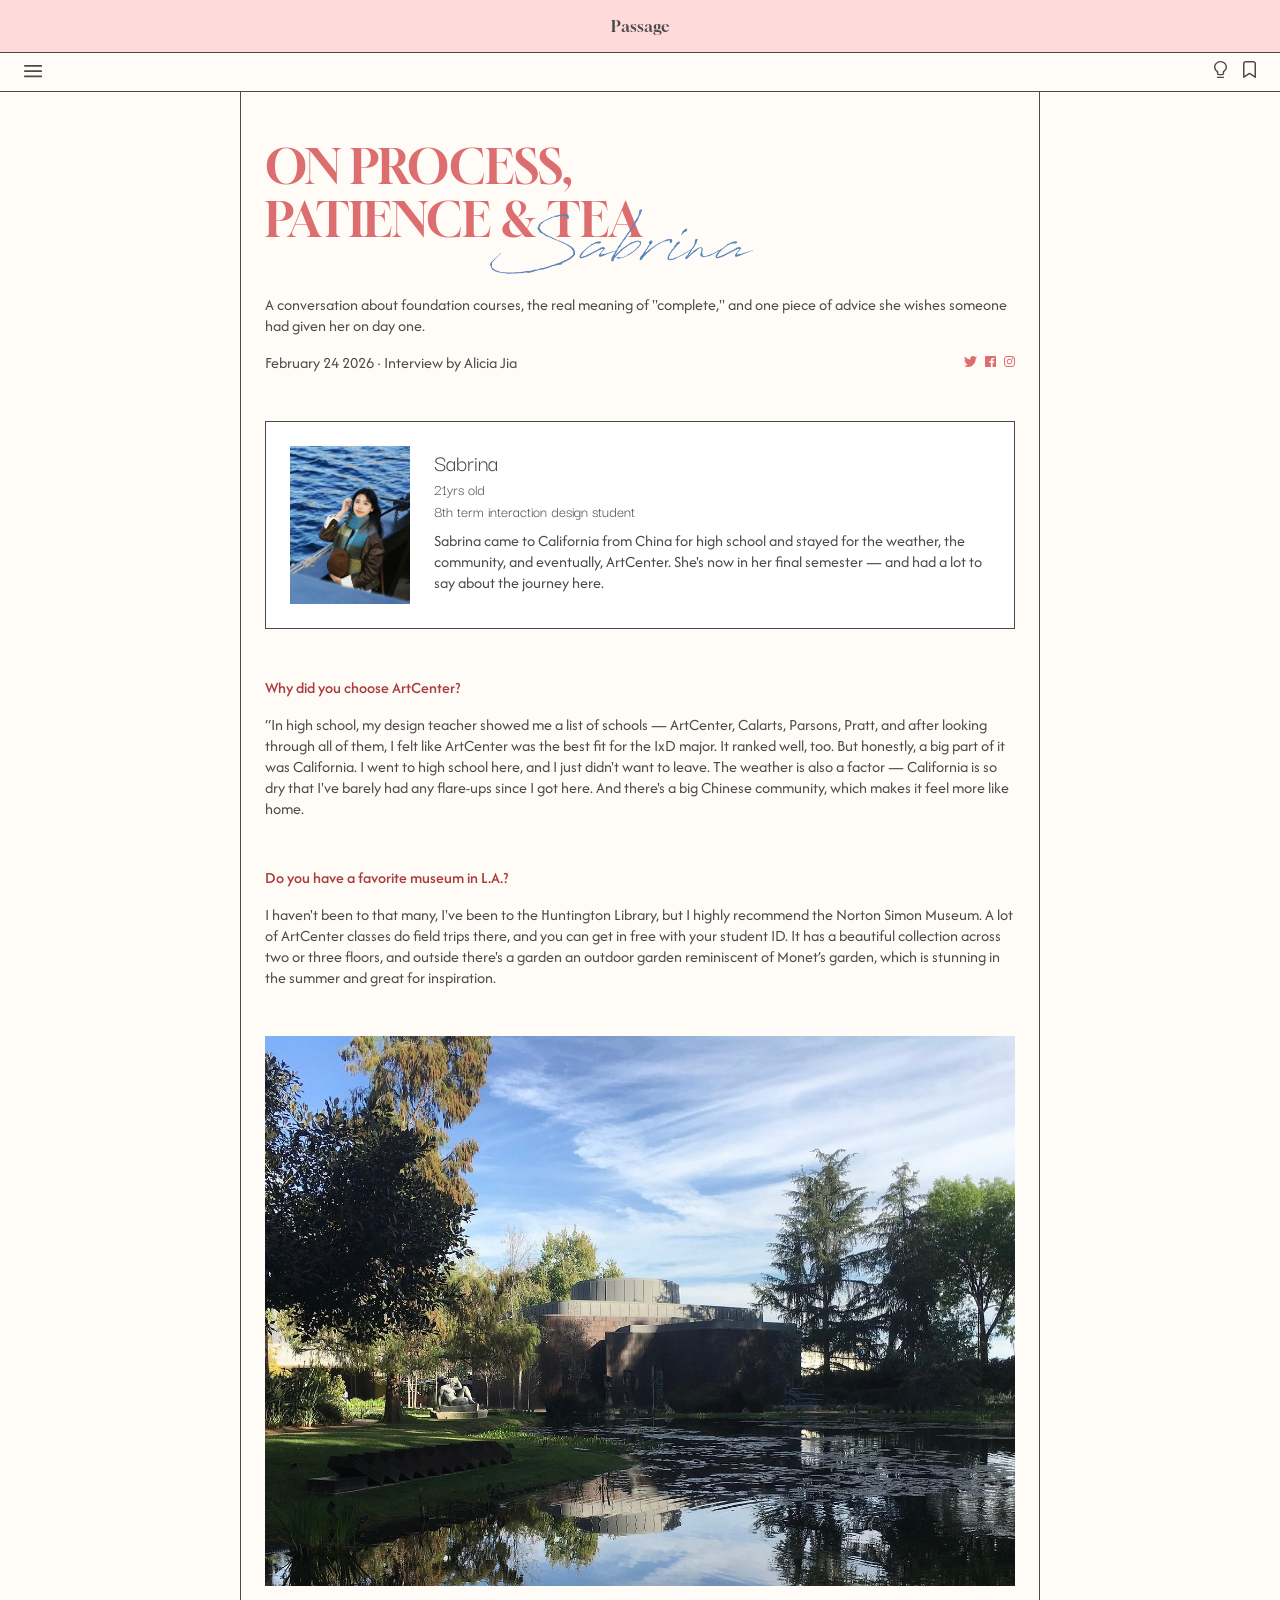
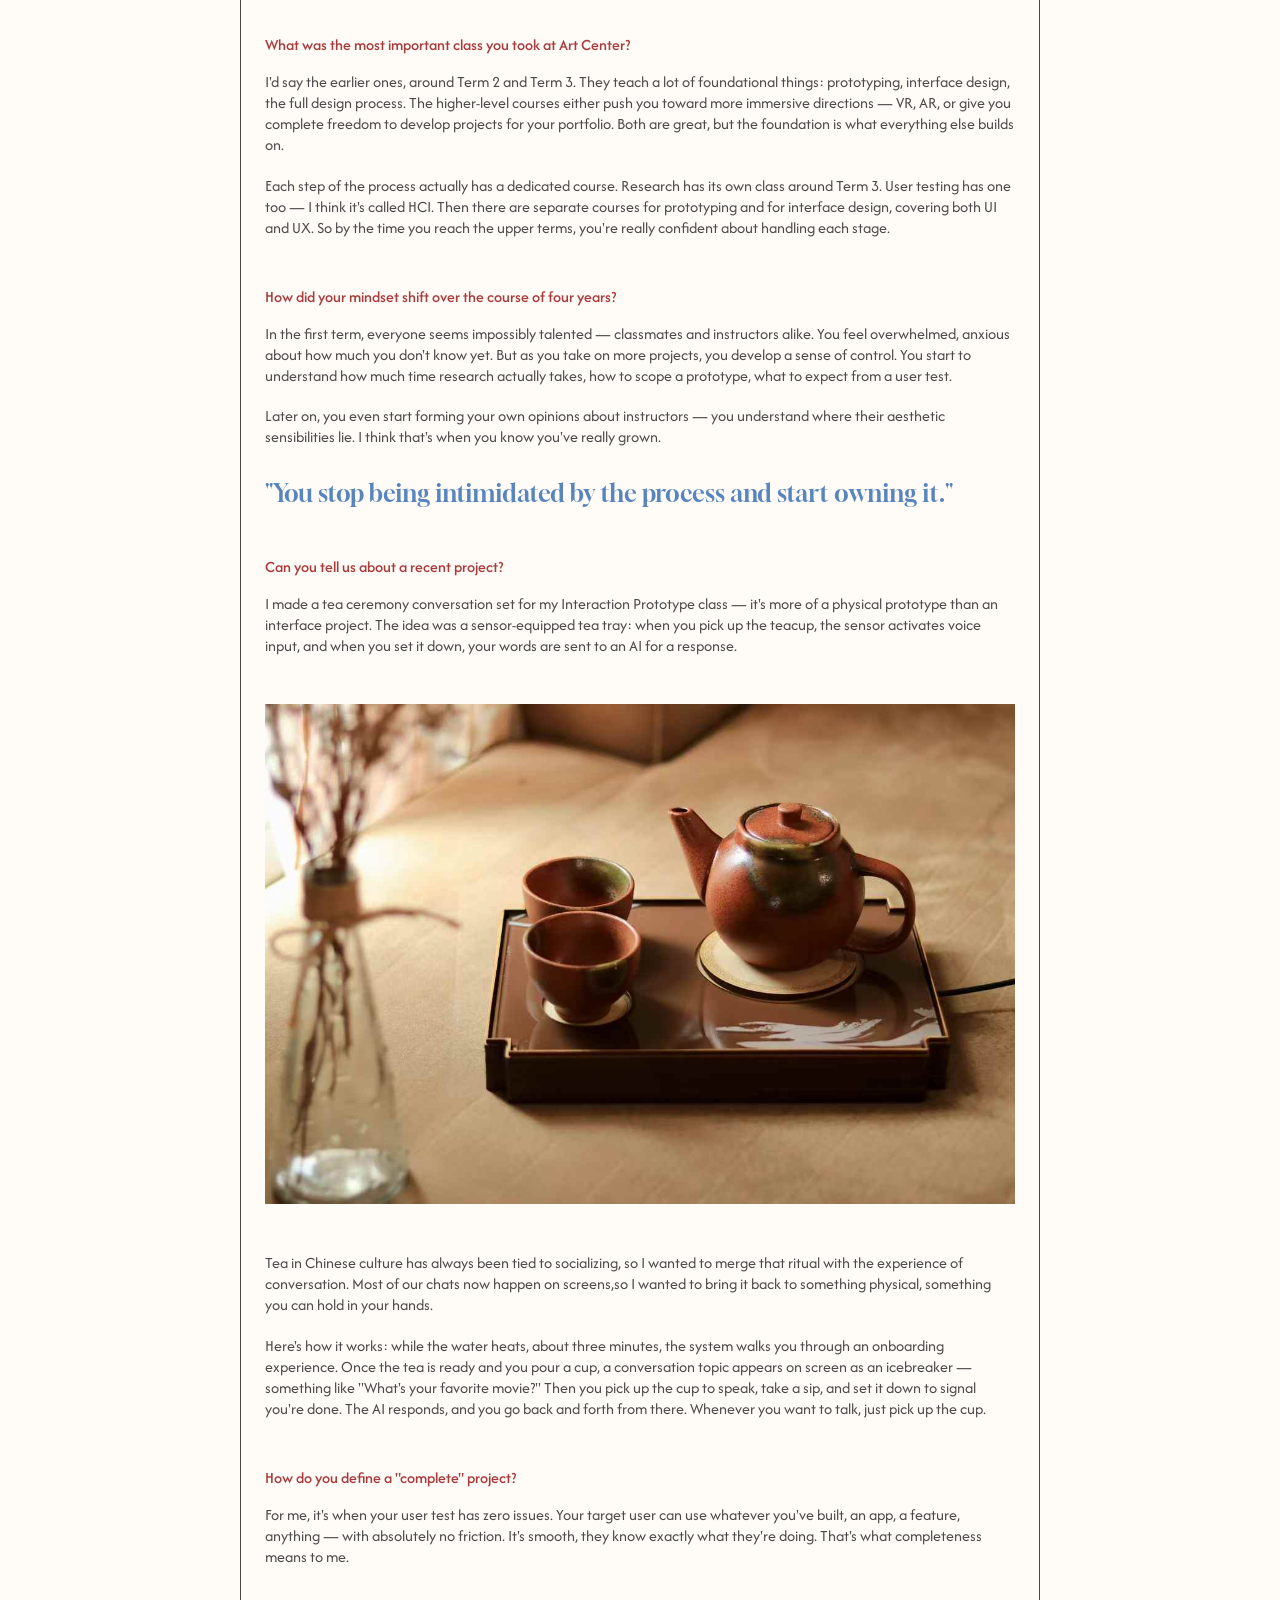
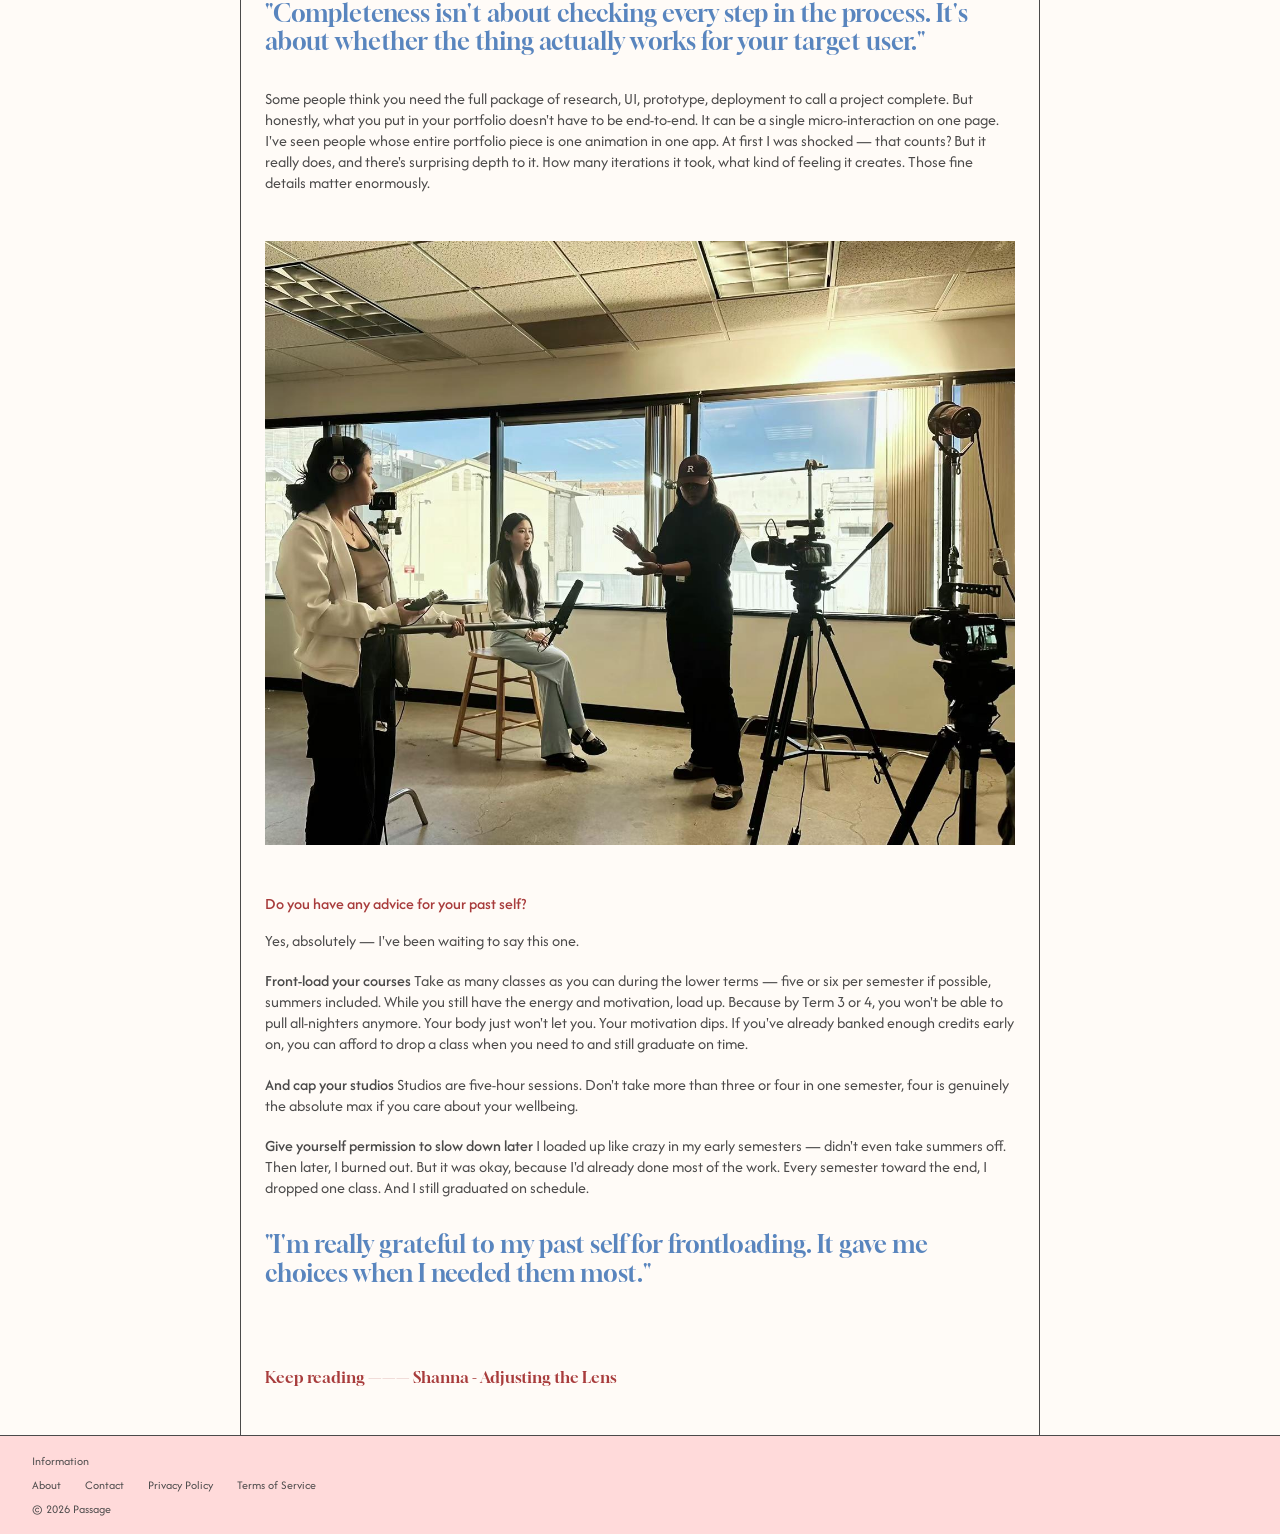
==== Sabrina.html @ 9db367a6 "initial commit" ====
<!DOCTYPE html>
<html lang="en">
<head>
	<meta charset="utf-8">
	<meta content="initial-scale=1.0,width=device-width" name="viewport">

	<title>Passage-Sabrina</title>

	<link href="css/reset.css" rel="stylesheet" type="text/css">
	<link href="css/styles.css" rel="stylesheet" type="text/css">

	<link rel="preconnect" href="https://fonts.googleapis.com">
	<link rel="preconnect" href="https://fonts.gstatic.com" crossorigin>
	<link href="https://fonts.googleapis.com/css2?family=Afacad:ital,wght@0,400..700;1,400..700&family=Darker+Grotesque:wght@300..900&family=Gloock&display=swap" rel="stylesheet">
	
	<script src="js/scripts.js"></script>
</head>

<body>
	<header class="site-header">
		<div class="header__logo-bar">
        	<h1 class="site-logo"><a href="index.html">Passage</a></h1>
    	</div>
		<nav class="site-nav">
			<div class="site-nav__button">
				<svg width="19" height="13" viewBox="0 0 19 13" fill="none" xmlns="http://www.w3.org/2000/svg">
					<path d="M17.2083 7H0.875C0.642936 7 0.420376 6.90781 0.256281 6.74372C0.0921871 6.57962 0 6.35706 0 6.125C0 5.89294 0.0921871 5.67038 0.256281 5.50628C0.420376 5.34219 0.642936 5.25 0.875 5.25H17.2083C17.4404 5.25 17.663 5.34219 17.8271 5.50628C17.9911 5.67038 18.0833 5.89294 18.0833 6.125C18.0833 6.35706 17.9911 6.57962 17.8271 6.74372C17.663 6.90781 17.4404 7 17.2083 7ZM17.2083 1.75H0.875C0.642936 1.75 0.420376 1.65781 0.256281 1.49372C0.0921871 1.32962 0 1.10706 0 0.875C0 0.642936 0.0921871 0.420376 0.256281 0.256281C0.420376 0.0921871 0.642936 0 0.875 0H17.2083C17.4404 0 17.663 0.0921871 17.8271 0.256281C17.9911 0.420376 18.0833 0.642936 18.0833 0.875C18.0833 1.10706 17.9911 1.32962 17.8271 1.49372C17.663 1.65781 17.4404 1.75 17.2083 1.75ZM17.2083 12.25H0.875C0.642936 12.25 0.420376 12.1578 0.256281 11.9937C0.0921871 11.8296 0 11.6071 0 11.375C0 11.1429 0.0921871 10.9204 0.256281 10.7563C0.420376 10.5922 0.642936 10.5 0.875 10.5H17.2083C17.4404 10.5 17.663 10.5922 17.8271 10.7563C17.9911 10.9204 18.0833 11.1429 18.0833 11.375C18.0833 11.6071 17.9911 11.8296 17.8271 11.9937C17.663 12.1578 17.4404 12.25 17.2083 12.25Z" fill="currentColor"/>
				</svg>
			</div>
			<!-- js for darkmode -->
			<ul class="site-icons">
				<li>
					<button class="button" onclick="document.body.classList.toggle('dark-mode')">
						<svg width="13" height="17" viewBox="0 0 13 17" fill="none" xmlns="http://www.w3.org/2000/svg">
							<path fill-rule="evenodd" clip-rule="evenodd" d="M6.5 1.34219C5.42835 1.34189 4.38431 1.65801 3.51861 2.24492C2.65291 2.83182 2.01032 3.65915 1.68361 4.60747C1.3569 5.55579 1.36297 6.57604 1.70094 7.52095C2.03891 8.46585 2.6913 9.28653 3.56393 9.86451C4.00207 10.1553 4.33333 10.6358 4.33333 11.2066V12.75C4.33333 12.8735 4.44119 12.9737 4.57407 12.9737H8.42592C8.48977 12.9737 8.55101 12.9501 8.59615 12.9082C8.6413 12.8662 8.66667 12.8093 8.66667 12.75V11.2057C8.66667 10.6358 8.99792 10.1553 9.43607 9.86362C10.3083 9.28551 10.9603 8.46488 11.298 7.52015C11.6357 6.57541 11.6417 5.55541 11.315 4.60733C10.9883 3.65925 10.3459 2.8321 9.48052 2.24524C8.6151 1.65838 7.57139 1.34216 6.5 1.34219ZM1.82454e-06 6.03953C-1.43264e-05 5.00396 0.286556 3.98578 0.832186 3.08279C1.37782 2.17981 2.16418 1.42235 3.11573 0.88317C4.06729 0.343994 5.15208 0.0412162 6.26589 0.00391899C7.37971 -0.0333782 8.48514 0.196058 9.476 0.670191C10.4669 1.14432 11.3099 1.84722 11.924 2.71137C12.5382 3.57552 12.9029 4.57189 12.9831 5.60478C13.0634 6.63766 12.8564 7.67236 12.3821 8.60949C11.9078 9.54662 11.1821 10.3547 10.2748 10.9561C10.1535 11.0366 10.1111 11.1368 10.1111 11.2066V12.75C10.1111 13.1653 9.93356 13.5636 9.61753 13.8572C9.3015 14.1508 8.87286 14.3158 8.42592 14.3158H4.57407C4.12714 14.3158 3.6985 14.1508 3.38247 13.8572C3.06644 13.5636 2.88889 13.1653 2.88889 12.75V11.2057C2.88889 11.1368 2.84652 11.0366 2.72519 10.9561C1.88179 10.398 1.19435 9.66047 0.720272 8.80517C0.24619 7.94987 -0.000774487 7.0016 1.82454e-06 6.03953ZM2.88889 16.329C2.88889 16.151 2.96498 15.9803 3.10042 15.8544C3.23587 15.7286 3.41957 15.6579 3.61111 15.6579H9.38889C9.58043 15.6579 9.76413 15.7286 9.89958 15.8544C10.035 15.9803 10.1111 16.151 10.1111 16.329C10.1111 16.5069 10.035 16.6776 9.89958 16.8035C9.76413 16.9293 9.58043 17 9.38889 17H3.61111C3.41957 17 3.23587 16.9293 3.10042 16.8035C2.96498 16.6776 2.88889 16.5069 2.88889 16.329Z" fill="currentColor"/>
						</svg>
					</button>
				</li>
				<li>
					<svg width="13" height="17" viewBox="0 0 13 17" fill="none" xmlns="http://www.w3.org/2000/svg">
						<path d="M12.25 17C12.0974 16.9971 11.9487 16.9534 11.82 16.8737L6.5 13.2697L1.18 16.8737C1.06249 16.9432 0.927571 16.98 0.79 16.98C0.652429 16.98 0.517508 16.9432 0.4 16.8737C0.284915 16.8161 0.187407 16.7301 0.117216 16.6245C0.0470251 16.5188 0.00660751 16.397 0 16.2714V2.67143C0 1.96292 0.289731 1.28343 0.805456 0.782443C1.32118 0.281453 2.02065 0 2.75 0H10.25C10.9793 0 11.6788 0.281453 12.1945 0.782443C12.7103 1.28343 13 1.96292 13 2.67143V16.2714C13.0005 16.4037 12.9634 16.5335 12.8928 16.6467C12.8223 16.7598 12.7209 16.8518 12.6 16.9126C12.4927 16.9697 12.3724 16.9998 12.25 17ZM6.5 11.6571C6.65325 11.6556 6.80331 11.6996 6.93 11.7834L11.5 14.8726V2.67143C11.5 2.34938 11.3683 2.04052 11.1339 1.8128C10.8995 1.58508 10.5815 1.45714 10.25 1.45714H2.75C2.41848 1.45714 2.10054 1.58508 1.86612 1.8128C1.6317 2.04052 1.5 2.34938 1.5 2.67143V14.8726L6.07 11.7834C6.19668 11.6996 6.34675 11.6556 6.5 11.6571Z" fill="currentColor"/>
					</svg>
				</li>
			</ul>
		</nav>
	</header>
	
	<main class="wrapper">
		<div class="title">
			<h1 class="title__main">On Process,<br> Patience & Tea</h1>
			<h2 class="title__name">
        		<img src="signature.png" alt="Sabrina">
    		</h2>
			<p class="title__Description">A conversation about foundation courses, the real meaning of "complete," and one piece of advice she wishes someone had given her on day one.</p>
			<div class="title__Info">
				<p class="title__Info--Date">February 24 2026 · Interview by Alicia Jia</p>
				<ul class="title__Info--shareicons">
					<li><img src="twi.svg" alt="twitter"></li>
					<li><img src="fb.svg" alt="facebook"></li>
					<li><img src="ins.svg" alt="instagram"></li>
				</ul>
			</div>
		</div>

		<div class="bio">
			<div class="bio_content1">
				<div class="bio__image">
					<img src="sabrina.jpeg" alt="sabrina">
				</div>
				<div class="bio__Content">
					<h2 class="bio__Heading">Sabrina</h2>
					<h3 class="bio__Subheading">21yrs old</h3>
					<h3 class="bio__Subheading">8th term interaction design student </h3>
					<div class="des">
						<p class="bio__Description">Sabrina came to California from China for high school and stayed for the weather, the community, and eventually, ArtCenter. She's now in her final semester — and had a lot to say about the journey here.</p>
					</div>
		</div>
			</div></div>

		<div class="interview">
				<h3 class="interview__quest">Why did you choose ArtCenter?</h3>
				<p class="interview__ans">“In high school, my design teacher showed me a list of schools — ArtCenter, Calarts, Parsons, Pratt, and after looking through all of them, I felt like ArtCenter was the best fit for the IxD major. It ranked well, too. But honestly, a big part of it was California. I went to high school here, and I just didn't want to leave. The weather is also a factor — California is so dry that I've barely had any flare-ups since I got here. And there's a big Chinese community, which makes it feel more like home.</p>
				
				<h3 class="interview__quest">Do you have a favorite museum in L.A.?</h3>
				<p class="interview__ans">I haven't been to that many, I've been to the Huntington Library, but I highly recommend the Norton Simon Museum. A lot of ArtCenter classes do field trips there, and you can get in free with your student ID. It has a beautiful collection across two or three floors, and outside there's a garden an outdoor garden reminiscent of Monet’s garden, which is stunning in the summer and great for inspiration.</p>
				<div class="interview__Image">
					<img src="museum.jpeg" alt="museum">
				</div>

				<h3 class="interview__quest">What was the most important class you took at Art Center?</h3>
				<p class="interview__ans">I'd say the earlier ones, around Term 2 and Term 3. They teach a lot of foundational things: prototyping, interface design, the full design process. The higher-level courses either push you toward more immersive directions — VR, AR, or give you complete freedom to develop projects for your portfolio. Both are great, but the foundation is what everything else builds on.</p>
				<p class="interview__ans">Each step of the process actually has a dedicated course. Research has its own class around Term 3. User testing has one too — I think it's called HCI. Then there are separate courses for prototyping and for interface design, covering both UI and UX. So by the time you reach the upper terms, you're really confident about handling each stage.</p>
				
				<h3 class="interview__quest">How did your mindset shift over the course of four years?</h3>
				<p class="interview__ans">In the first term, everyone seems impossibly talented — classmates and instructors alike. You feel overwhelmed, anxious about how much you don't know yet. But as you take on more projects, you develop a sense of control. You start to understand how much time research actually takes, how to scope a prototype, what to expect from a user test.</p>
				<p class="interview__ans">Later on, you even start forming your own opinions about instructors — you understand where their aesthetic sensibilities lie. I think that's when you know you've really grown. </p>
				<blockquote class="quote">
					<p class="quote__text">"You stop being intimidated by the process and start owning it."</p>
				</blockquote>

				<h3 class="interview__quest">Can you tell us about a recent project?</h3>
				<p class="interview__ans">I made a tea ceremony conversation set for my Interaction Prototype class — it's more of a physical prototype than an interface project. The idea was a sensor-equipped tea tray: when you pick up the teacup, the sensor activates voice input, and when you set it down, your words are sent to an AI for a response.</p>
				<div class="interview__Image">
					<img src="teaset.jpeg" alt="teaset">
				</div>
				<p class="interview__ans">Tea in Chinese culture has always been tied to socializing, so I wanted to merge that ritual with the experience of conversation. Most of our chats now happen on screens,so I wanted to bring it back to something physical, something you can hold in your hands.</p>
				<p class="interview__ans">Here's how it works: while the water heats, about three minutes, the system walks you through an onboarding experience. Once the tea is ready and you pour a cup, a conversation topic appears on screen as an icebreaker — something like "What's your favorite movie?" Then you pick up the cup to speak, take a sip, and set it down to signal you're done. The AI responds, and you go back and forth from there. Whenever you want to talk, just pick up the cup.</p>

				<h3 class="interview__quest">How do you define a "complete" project?</h3>
				<p class="interview__ans">For me, it's when your user test has zero issues. Your target user can use whatever you've built, an app, a feature, anything — with absolutely no friction. It's smooth, they know exactly what they're doing. That's what completeness means to me.</p>
				<blockquote class="quote">
					<p class="quote__text">"Completeness isn't about checking every step in the process. It's about whether the thing actually works for your target user."</p>
				</blockquote>
				<p class="interview__ans">Some people think you need the full package of research, UI, prototype, deployment to call a project complete. But honestly, what you put in your portfolio doesn't have to be end-to-end. It can be a single micro-interaction on one page. I've seen people whose entire portfolio piece is one animation in one app. At first I was shocked — that counts? But it really does, and there's surprising depth to it. How many iterations it took, what kind of feeling it creates. Those fine details matter enormously.</p>
				<div class="interview__Image">
					<img src="life.jpeg" alt="life">
				</div>

				<h3 class="interview__quest">Do you have any advice for your past self?</h3>
				<p class="interview__ans">Yes, absolutely — I've been waiting to say this one.</p>
				<p class="interview__ans"><em>Front-load your courses</em> Take as many classes as you can during the lower terms — five or six per semester if possible, summers included. While you still have the energy and motivation, load up. Because by Term 3 or 4, you won't be able to pull all-nighters anymore. Your body just won't let you. Your motivation dips. If you've already banked enough credits early on, you can afford to drop a class when you need to and still graduate on time.</p>
				<p class="interview__ans"><em>And cap your studios</em>  Studios are five-hour sessions. Don't take more than three or four in one semester, four is genuinely the absolute max if you care about your wellbeing. </p>
				<p class="interview__ans"><em>Give yourself permission to slow down later</em>  I loaded up like crazy in my early semesters — didn't even take summers off. Then later, I burned out. But it was okay, because I'd already done most of the work. Every semester toward the end, I dropped one class. And I still graduated on schedule. </p>
				<blockquote class="quote">
					<p class="quote__text">"I'm really grateful to my past self for frontloading. It gave me choices when I needed them most."</p>
				</blockquote>
		</div>

		<h2 class="guide__Heading">Keep reading ——— <a href="Shanna.html">Shanna - Adjusting the Lens</a></h2>

	</main>

	<footer class="site-footer">
		<p class="footer__Heading">Information</p>
		<p class="footer__List">
		<ul class="footer__List">
			<li>About</li>
			<li>Contact</li>
			<li>Privacy Policy</li>
			<li>Terms of Service</li>
		</ul>
		<p>© 2026 Passage</p>
	</footer>

</body>
</html>
---- css/styles.css ----
/* Variables */
:root {
	/* Colors */
	--text: #4B4A4A;
    --bordercolor:#4B4A4A;
	--bg: #FFFBF7;
	--bg-light: #ffffff;
    --accent1: #DD6E70;
	--accent1-dark: #A83C3C;
    --accent1-header:#FFDADA;
	--accent2: #5985BE;

    /* Margins */
    --margin-outside: 1rem;

}

/* Global */
html {
    height: 100%;
    margin: 0;
    padding: 0;
}

body {
    font-size: 14px;
	font-family: "afacad", sans-serif;
	color: var(--text);
	background-color: var(--bg);
    min-height: 100vh;
    display: flex;
    flex-direction: column;
    margin: 0;
    padding: 0;
}


body.dark-mode {
    --text: #E3E3E3;
    --bordercolor:#636363;
    --bg: #292929;
    --bg-light: #404040;
    --accent1: #F2B1B2;
    --accent1-dark: #F2B1B2;
    --accent1-header:#395A83;
    --accent2: #7da8e0;
}

a {
    text-decoration: none;
}

img {
    max-width: 100%;
    height: auto;
    display: block;
}

.site-nav__button svg {
    color: var(--text);
}

.site-icons svg {
    color: var(--text);
}

.wrapper {
    max-width: 800px;
    padding:1.5rem;
    margin: 0 1rem;
    border-left: var(--bordercolor) 1px solid;
    border-right: var(--bordercolor) 1px solid;
    flex: 1;
}

.landing {
    max-width: 800px;
    padding:1.5rem;
    margin: 0 auto;
}

.site-header {
    display: flex;
    flex-direction: column; 
    width: 100%;
}

.site-logo {
    font-family:"gloock", serif;
    position: relative;
    font-size: 1rem;
    color: var(--text);
    text-decoration: none;
}

.header__logo-bar {
    background-color: var(--accent1-header);
    padding: 1rem 0;
    text-align: center; 
    width: 100%;
    border-bottom: 1px solid #4B4A4A;
}

.site-nav {
    display: flex;
    justify-content: space-between;
    align-items: center;
    padding: 0.5rem 1.5rem;
    border-bottom: 1px solid var(--bordercolor);
}

.site-icons {
    display: flex;
    gap: 1rem;
    list-style: none; 
}

.site-nav button {
    background: none;
    border: none;
    padding: 0;
}


.title {
    position: relative; 
    margin-bottom: 3rem;
}

.title__main{
    padding-top: 3rem;
    font-family:"gloock", serif;
    font-size: 1.8rem;
    line-height: 1.1;
    color: var(--accent1);
    text-transform: uppercase;
    max-width: 80%; 
    margin-bottom: 3rem;
}

.title__name {
    position: absolute;
    bottom: 50%; 
    right: 5%;
    width: 45%;
    margin: 0; 
}

.title__Description {
    color: var(--text);
    margin-bottom: 1rem;
}
.title__Info {
    display: flex;
    font-size: 0.875rem;
    color: var(--text);
    margin-bottom: 0;
    justify-content: space-between
}

.title__Info--shareicons {
    display: flex;
    gap: 0.5rem;
    list-style: none;
    margin-bottom: 0;
    position: relative;
    top: 0.3rem;
}


.Atitle {
    position: relative; 
    margin-bottom: 1.5rem;
}

.Atitle__main{
    padding-top: 1rem;
    font-family:"gloock", serif;
    font-size: 4rem;
    line-height: 1.1;
    color: var(--accent1);
    text-align: center;
    text-transform: uppercase;
    margin-bottom: 3rem;
}

.Atitle__name {
    position:absolute;
    bottom: 15%;
    right: 20%;
    width: 60%;
} 

.Atitle__Description {
    color: var(--text);
    font-size: 12px;
    margin-bottom: 1rem;
    text-align: center;
}

.bio {
    display: grid;
    flex-wrap: wrap;
    align-items: start;
    gap: 1.5rem;
    background-color: var(--bg-light);
    padding: 1.5rem;
    border: var(--bordercolor) 1px solid;
    margin-bottom: 3rem;
}

.bio_content1 {
    display: contents;
}
.bio_content1 img{
    width: 60%;
}

.bio_image, .bio_Content {
    display: grid ; 
}
.bio__Heading {
    font-family: "darker grotesque", serif;
    font-size: 1.5rem;
    margin: 0;
}

.bio__Subheading {
    font-family: "darker grotesque", serif;
    align-self:flex-end
}

.bio__Description {
    margin-top: 0.5rem;
}

.cardswrapper {
        max-width: fit-content;
        display: grid;
        grid-template-columns: 1fr;
        gap: 1.5rem;
}

.cards {
    display: grid;
    grid-template-columns: 120px 1fr;
    gap: 1.5rem;
    background-color: var(--bg-light);
    padding: 1.5rem;
    border: var(--bordercolor) 1px solid;
    margin-bottom: 3rem;
}
.cards:hover {
    border: var(--accent1) 1px solid;
    outline: 2px solid var(--accent1);
    color: var(--accent1);
}

.cards img{
    width: 100%;
}


.card__Heading {
    font-family: "darker grotesque", serif;
    font-size: 1.5rem;
    margin: 0;
}

.card__Subheading {
    font-family: "darker grotesque", serif;
    align-self:flex-end;
    font-size: 1rem;
}

.card__Description {
    margin-top: 0.5rem;
}


.interview__quest {
    font-weight: 500;
    color: var(--accent1-dark);
    margin-top: 3rem;
    margin-bottom: 1rem;
}

.interview__ans {
    margin-bottom: 1.2rem;
}

.interview__Image {
    margin: 3rem 0;
}

.interview__Image img {
    width: 100%;
    height: auto;
    display: block;
 }

.quote {
    margin: 2rem 0;
}

.quote__text {
    font-family: "gloock", serif;
    font-size: 1.5rem;
    line-height: 1.2;
    color: var(--accent2);
}

.interview__ans em{
    font-style: normal;
    font-weight: 500;
}

.guide__Heading{
    font-family: "gloock",serif;
    padding-top: 3rem;
    padding-bottom: 3rem;
    color: var(--accent1-dark);
}

footer {
    font-size: 12px;
    background-color: var(--accent1-header);
    display: block;
    padding: 0.8rem 2rem;
    border-top: 1px solid var(--bordercolor);
    line-height: 1.5rem;
    margin: 0;
}


.footer__List{
    display: flex;
    gap: 1.5rem;
}

@media screen and (min-width: 500px) {
    .title__main{
        padding-top: 3rem;
        font-family:"gloock", serif;
        font-size: 2.5rem;
        line-height: 1.1;
        color: var(--accent1);
        text-transform: uppercase;
        max-width: 80%; 
        margin-bottom: 3rem;
    }
    .title__name {
    position: absolute;
    bottom: 40%; 
    right: 10%;
    width: 40%;
    margin: 0; 
    }
}

@media screen and (min-width: 850px) {
    body {
	font-size: 16px;
    }
    .Atitle__name {
        position: absolute;
        bottom: 10%; 
        right: 20%;
        width: 60%;
        margin: 0; 
    }
    .title__Info {
        display: flex;
        font-size: 1rem;
    }
    
    .title__main{
        padding-top: 3rem;
        font-family:"gloock", serif;
        font-size: 3rem;
        line-height: 1.1;
        color: var(--accent1);
        text-transform: uppercase;
        max-width: 80%; 
        margin-bottom: 3rem;
    }
    .title__name {
        position: absolute;
        bottom: 35%; 
        right: 35%;
        width: 35%;
        margin: 0; 
     }

    .wrapper {
        padding: 0 1.5rem;
        margin: 0 auto;
        border-left: var(--bordercolor) 1px solid;
        border-right: var(--bordercolor) 1px solid;
    }

    .bio {
        display: flex;
        flex-wrap: wrap;
        align-items: start;
        gap: 1.5rem;
        background-color: var(--bg-light);
        padding: 1.5rem;
        border: var(--bordercolor) 1px solid;
        margin-bottom: 3rem;
    }

    .bio_content1 {
        display: grid;
        grid-template-columns: 120px 1fr;
        gap: 1.5rem;
    }
    .bio_content1 img{
        width: 100%;
    }


    .bio__Heading {
        font-family: "darker grotesque", serif;
        font-size: 1.5rem;
        margin: 0;
    }

    .bio__Subheading {
        font-family: "darker grotesque", serif;
        align-self:flex-end
    }

    .bio__Description {
        margin-top: 0.5rem;
    }

    .cardswrapper {
        display: grid;
        grid-template-columns: 1fr 1fr 1fr;
        padding-bottom: 0;
    }

    .cards{
        display: grid;
        grid-template-columns: 1fr 1.5fr;
        padding: 1rem;
        gap: 1rem;
        margin-bottom: 1rem;
    }

    .card__Heading {
        font-family: "darker grotesque", serif;
        font-size: 1rem;
        margin: 0;
    }
    .card__Subheading {
        font-family: "darker grotesque", serif;
        font-size: 0.8rem;
        margin: 0;
    }
    .card__Description {
        font-size: 0.6rem;
        font-weight: 100;
        margin: 0;
    }

}
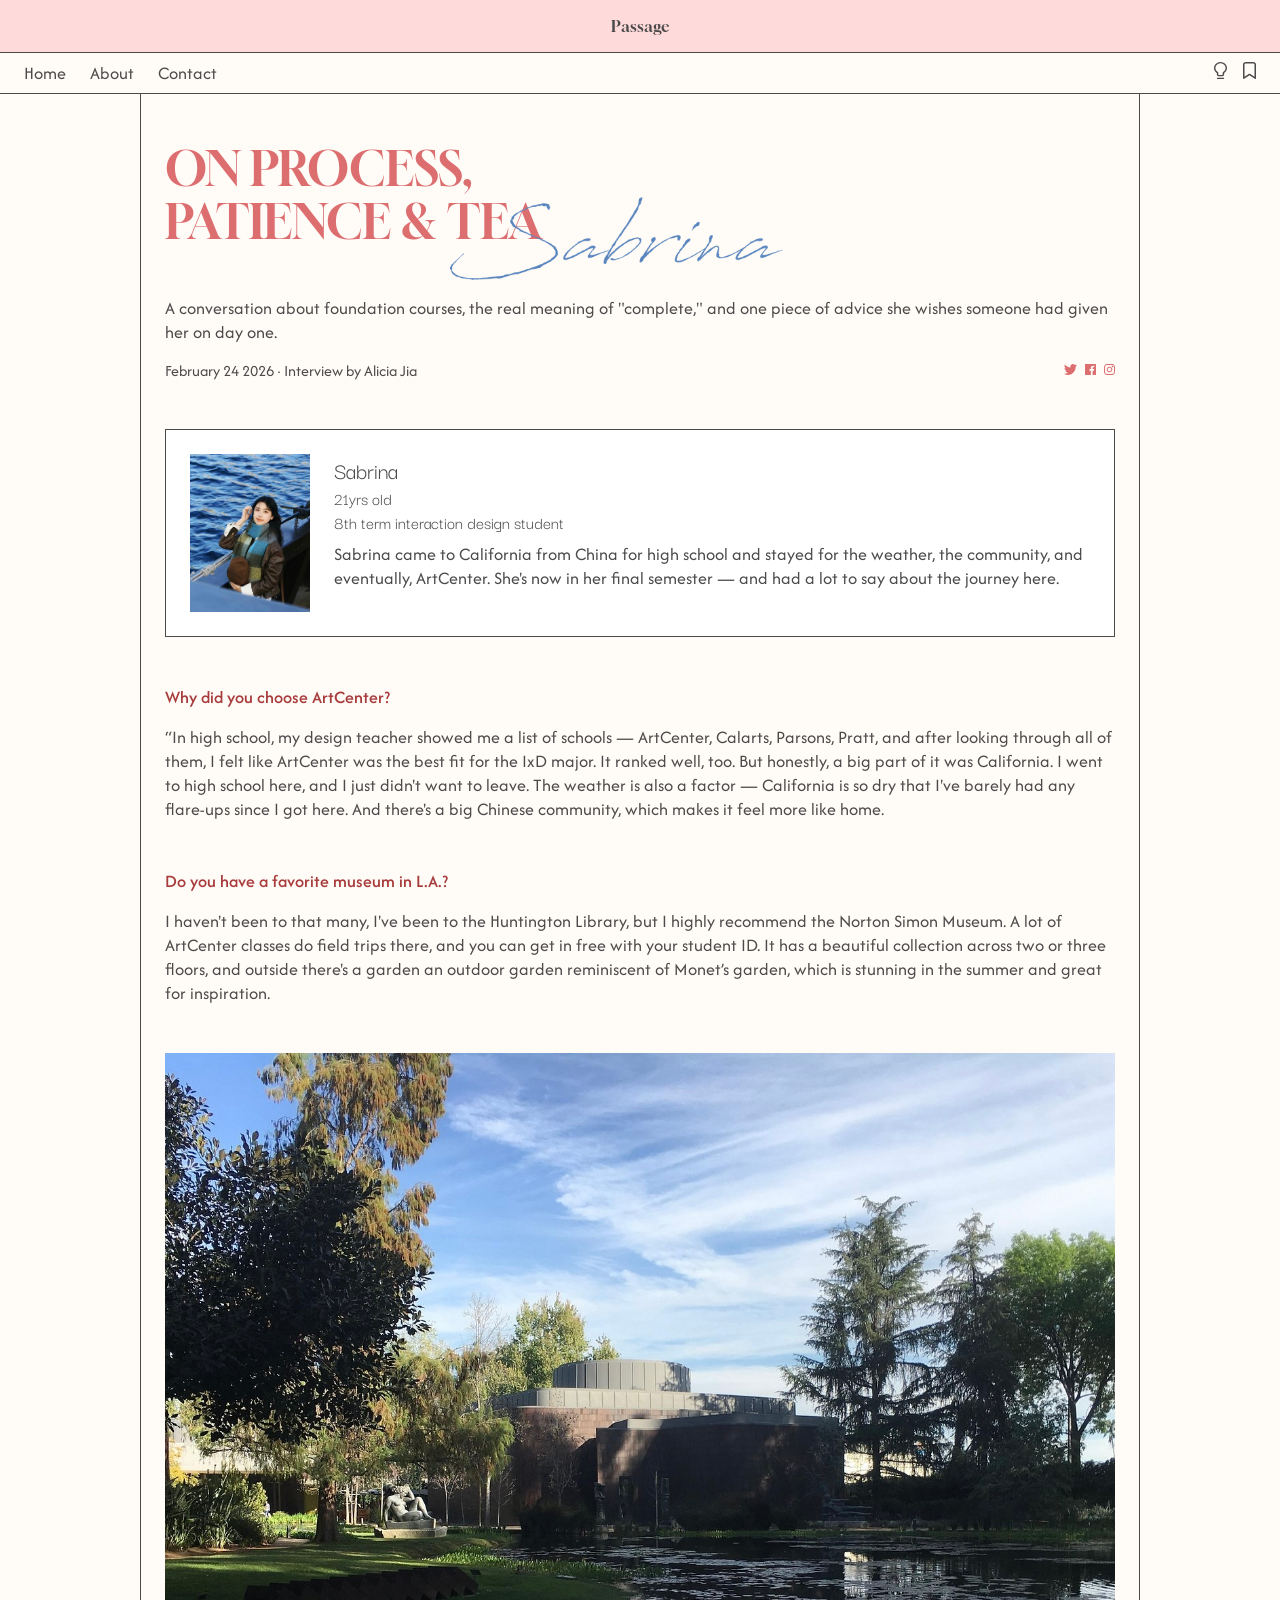
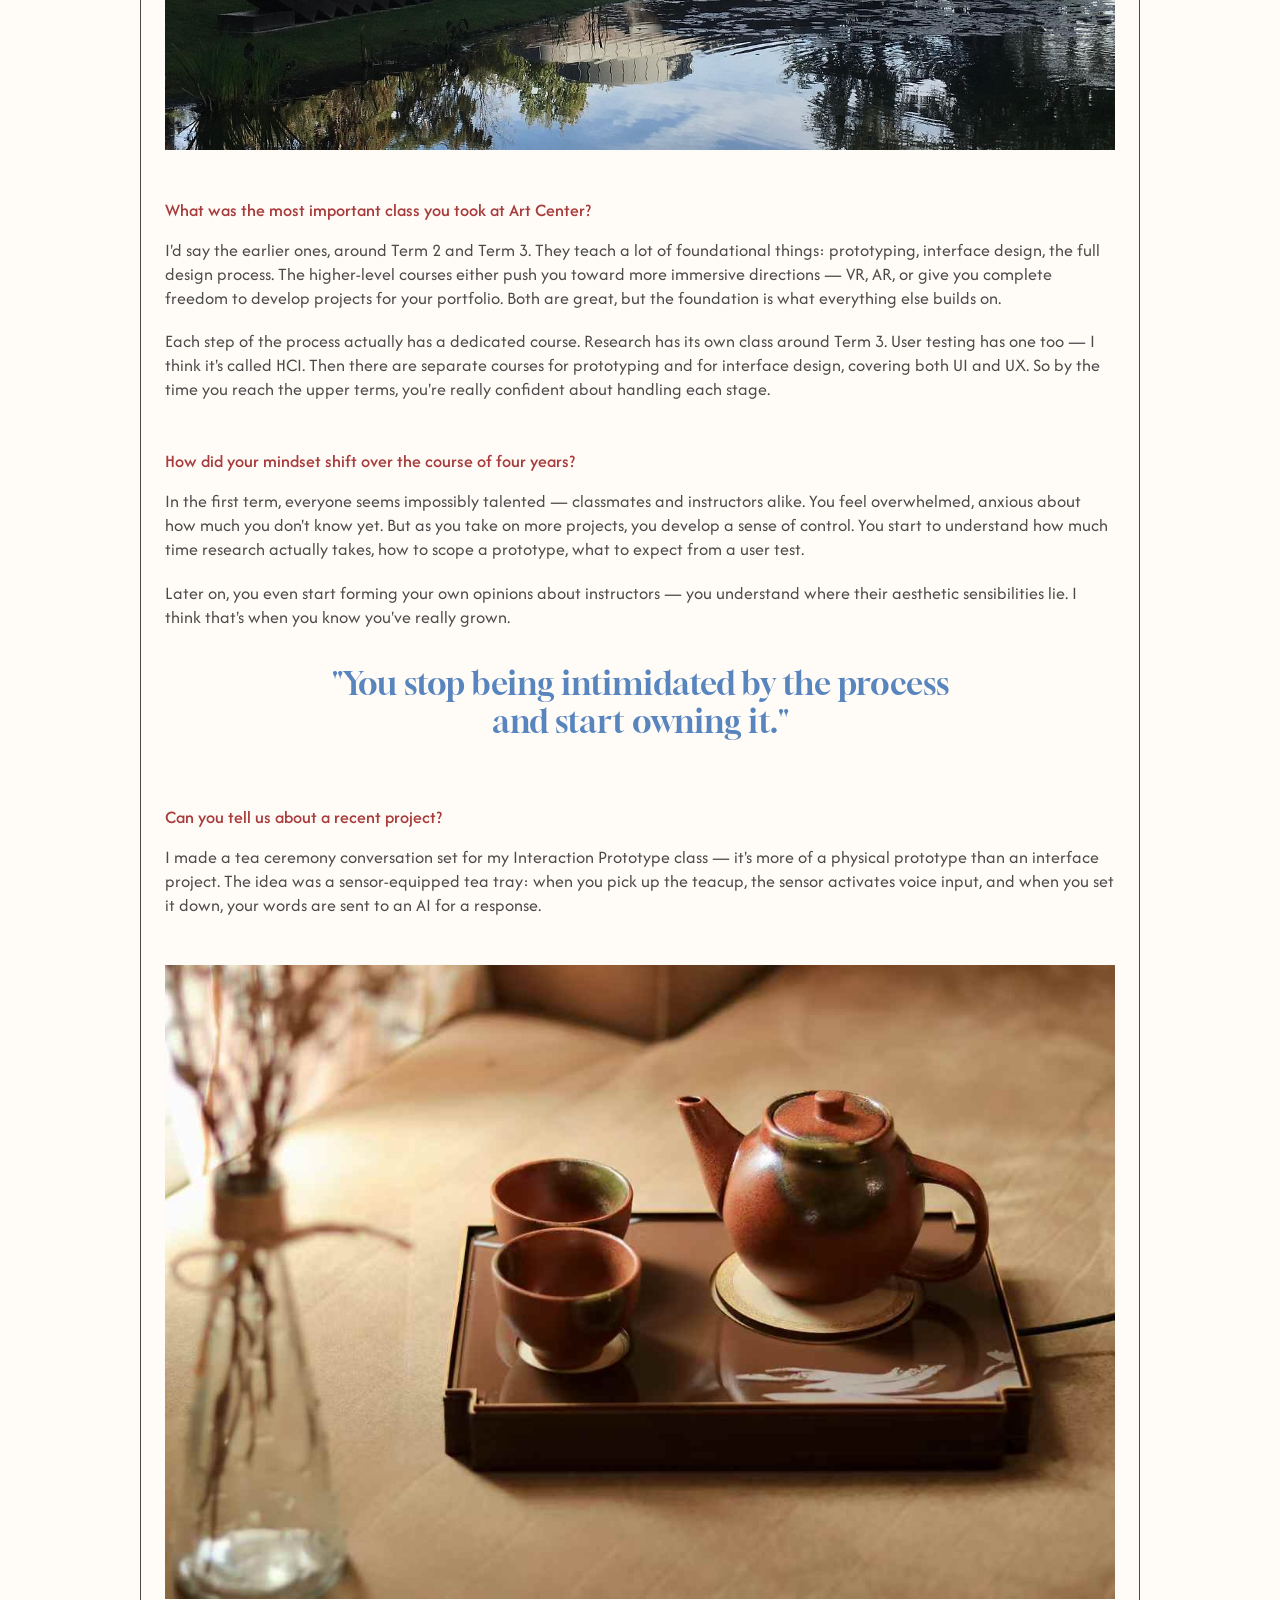
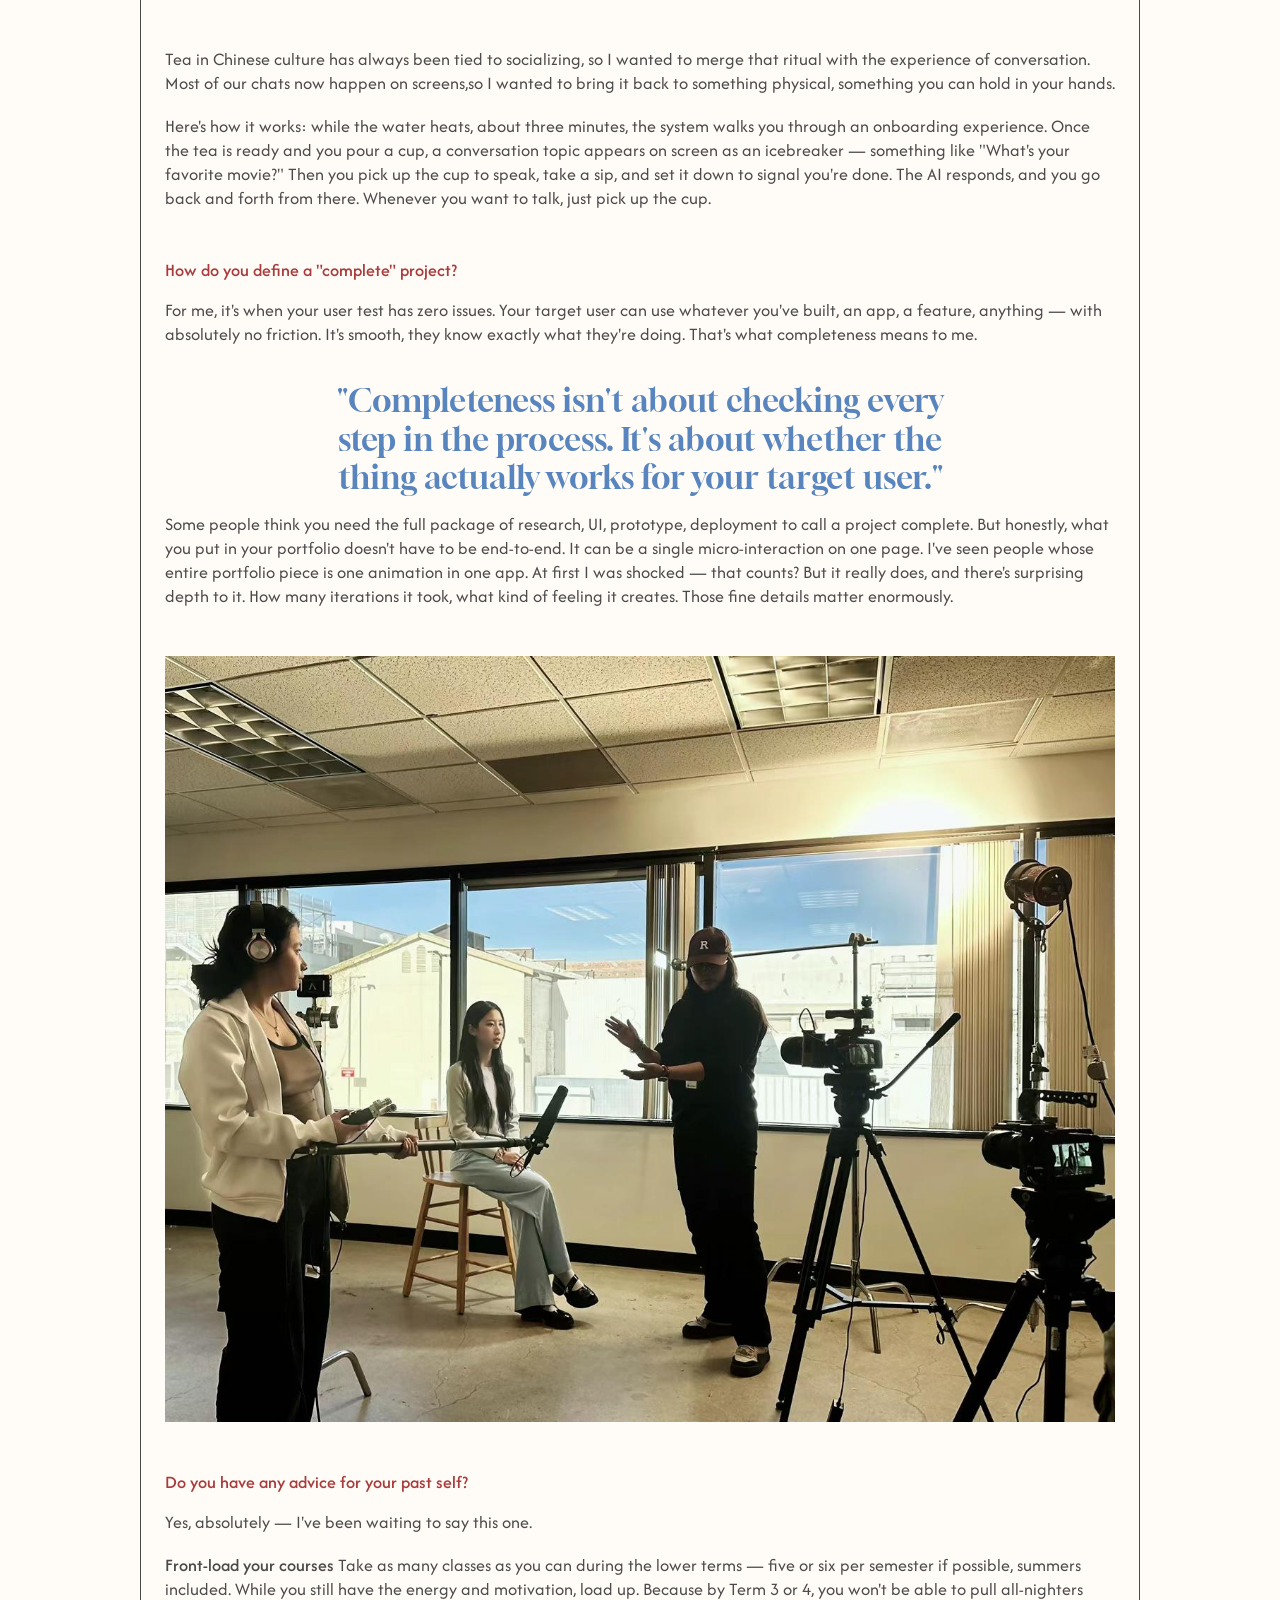
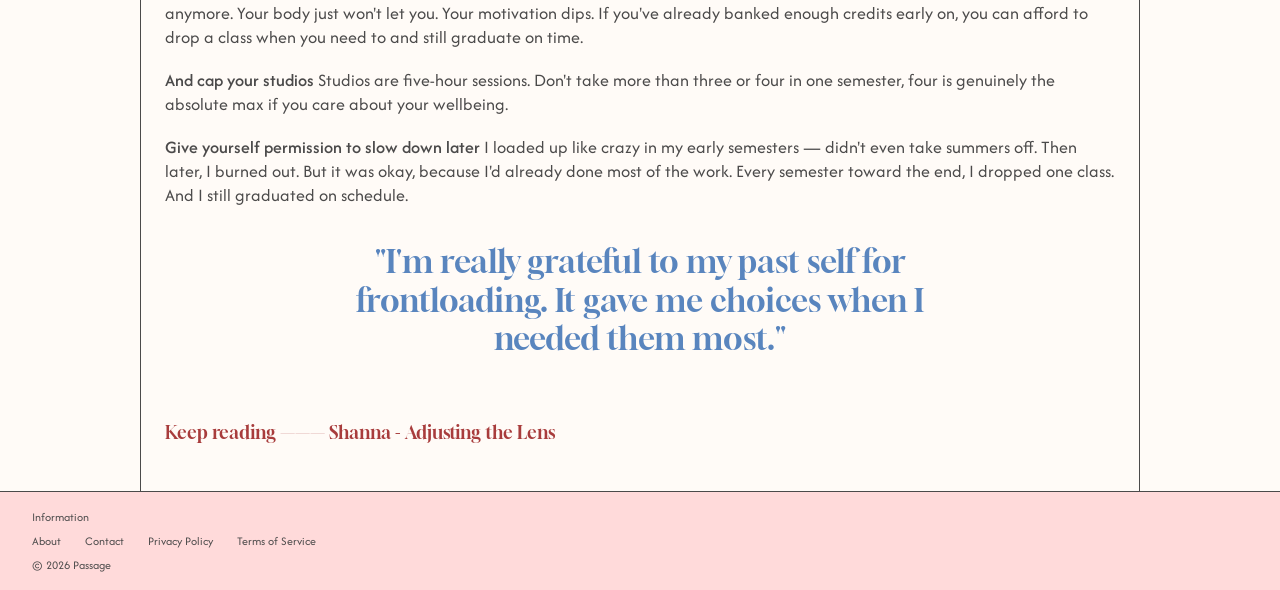
==== commit adaa1669: "refine" ====
--- a/Sabrina.html
+++ b/Sabrina.html
@@ -22,10 +22,11 @@
         	<h1 class="site-logo"><a href="index.html">Passage</a></h1>
     	</div>
 		<nav class="site-nav">
-			<div class="site-nav__button">
-				<svg width="19" height="13" viewBox="0 0 19 13" fill="none" xmlns="http://www.w3.org/2000/svg">
-					<path d="M17.2083 7H0.875C0.642936 7 0.420376 6.90781 0.256281 6.74372C0.0921871 6.57962 0 6.35706 0 6.125C0 5.89294 0.0921871 5.67038 0.256281 5.50628C0.420376 5.34219 0.642936 5.25 0.875 5.25H17.2083C17.4404 5.25 17.663 5.34219 17.8271 5.50628C17.9911 5.67038 18.0833 5.89294 18.0833 6.125C18.0833 6.35706 17.9911 6.57962 17.8271 6.74372C17.663 6.90781 17.4404 7 17.2083 7ZM17.2083 1.75H0.875C0.642936 1.75 0.420376 1.65781 0.256281 1.49372C0.0921871 1.32962 0 1.10706 0 0.875C0 0.642936 0.0921871 0.420376 0.256281 0.256281C0.420376 0.0921871 0.642936 0 0.875 0H17.2083C17.4404 0 17.663 0.0921871 17.8271 0.256281C17.9911 0.420376 18.0833 0.642936 18.0833 0.875C18.0833 1.10706 17.9911 1.32962 17.8271 1.49372C17.663 1.65781 17.4404 1.75 17.2083 1.75ZM17.2083 12.25H0.875C0.642936 12.25 0.420376 12.1578 0.256281 11.9937C0.0921871 11.8296 0 11.6071 0 11.375C0 11.1429 0.0921871 10.9204 0.256281 10.7563C0.420376 10.5922 0.642936 10.5 0.875 10.5H17.2083C17.4404 10.5 17.663 10.5922 17.8271 10.7563C17.9911 10.9204 18.0833 11.1429 18.0833 11.375C18.0833 11.6071 17.9911 11.8296 17.8271 11.9937C17.663 12.1578 17.4404 12.25 17.2083 12.25Z" fill="currentColor"/>
-				</svg>
+			<ul class="nav__List">
+				<li>Home</li>
+				<li>About</li>
+				<li>Contact</li>
+			</ul>
 			</div>
 			<!-- js for darkmode -->
 			<ul class="site-icons">
--- a/css/styles.css
+++ b/css/styles.css
@@ -23,7 +23,7 @@
 }
 
 body {
-    font-size: 14px;
+    font-size: 16px;
 	font-family: "afacad", sans-serif;
 	color: var(--text);
 	background-color: var(--bg);
@@ -56,8 +56,10 @@
     display: block;
 }
 
-.site-nav__button svg {
-    color: var(--text);
+.nav__List {
+    display: flex;
+    gap: 1.5rem;
+    list-style: none;
 }
 
 .site-icons svg {
@@ -65,7 +67,7 @@
 }
 
 .wrapper {
-    max-width: 800px;
+    max-width: 1000px;
     padding:1.5rem;
     margin: 0 1rem;
     border-left: var(--bordercolor) 1px solid;
@@ -74,7 +76,7 @@
 }
 
 .landing {
-    max-width: 800px;
+    max-width: 1200px;
     padding:1.5rem;
     margin: 0 auto;
 }
@@ -170,31 +172,32 @@
 
 .Atitle {
     position: relative; 
-    margin-bottom: 1.5rem;
+    margin-bottom: 3rem;
+    margin-top: 3rem;
 }
 
 .Atitle__main{
-    padding-top: 1rem;
     font-family:"gloock", serif;
     font-size: 4rem;
     line-height: 1.1;
     color: var(--accent1);
     text-align: center;
     text-transform: uppercase;
-    margin-bottom: 3rem;
+    margin-bottom: 2rem;
+    padding-bottom: 3rem;
 }
 
 .Atitle__name {
     position:absolute;
-    bottom: 15%;
+    bottom: 40%;
     right: 20%;
     width: 60%;
 } 
 
 .Atitle__Description {
     color: var(--text);
-    font-size: 12px;
-    margin-bottom: 1rem;
+    font-family: "darker grotesque", serif;
+    font-size: 1.2rem;
     text-align: center;
 }
 
@@ -301,12 +304,16 @@
 
 .quote {
     margin: 2rem 0;
+    width: 70%;
+    margin: auto
 }
 
 .quote__text {
     font-family: "gloock", serif;
-    font-size: 1.5rem;
+    font-size: 2rem;
+    text-align: center;
     line-height: 1.2;
+    padding: 1rem 0;
     color: var(--accent2);
 }
 
@@ -332,7 +339,16 @@
     margin: 0;
 }
 
-
+.Asite-footer {
+    font-size: 12px;
+    background-color: var(--accent1-header);
+    display: block;
+    padding: 0.8rem 2rem;
+    border-top: 1px solid var(--bordercolor);
+    line-height: 1.5rem;
+    margin: 0;
+    position: fixed; bottom: 0; left: 0; right: 0; z-index: 10;
+}
 .footer__List{
     display: flex;
     gap: 1.5rem;
@@ -360,20 +376,34 @@
 
 @media screen and (min-width: 850px) {
     body {
-	font-size: 16px;
+	font-size: 18px;
     }
     .Atitle__name {
         position: absolute;
-        bottom: 10%; 
+        bottom: 20%; 
         right: 20%;
         width: 60%;
         margin: 0; 
     }
+    .Atitle__main{
+        font-family:"gloock", serif;
+        font-size: 6rem;
+        line-height: 1.1;
+        color: var(--accent1);
+        text-align: center;
+        text-transform: uppercase;
+        margin-bottom: 3rem;
+    }    
     .title__Info {
         display: flex;
         font-size: 1rem;
     }
-    
+    .Atitle {
+        position: relative; 
+        margin-bottom: 6rem;
+        margin-top: 3rem;
+    }
+        
     .title__main{
         padding-top: 3rem;
         font-family:"gloock", serif;
@@ -451,16 +481,16 @@
 
     .card__Heading {
         font-family: "darker grotesque", serif;
+        font-size: 1.25rem;
+        margin: 0;
+    }
+    .card__Subheading {
+        font-family: "darker grotesque", serif;
         font-size: 1rem;
         margin: 0;
     }
-    .card__Subheading {
-        font-family: "darker grotesque", serif;
+    .card__Description {
         font-size: 0.8rem;
-        margin: 0;
-    }
-    .card__Description {
-        font-size: 0.6rem;
         font-weight: 100;
         margin: 0;
     }
